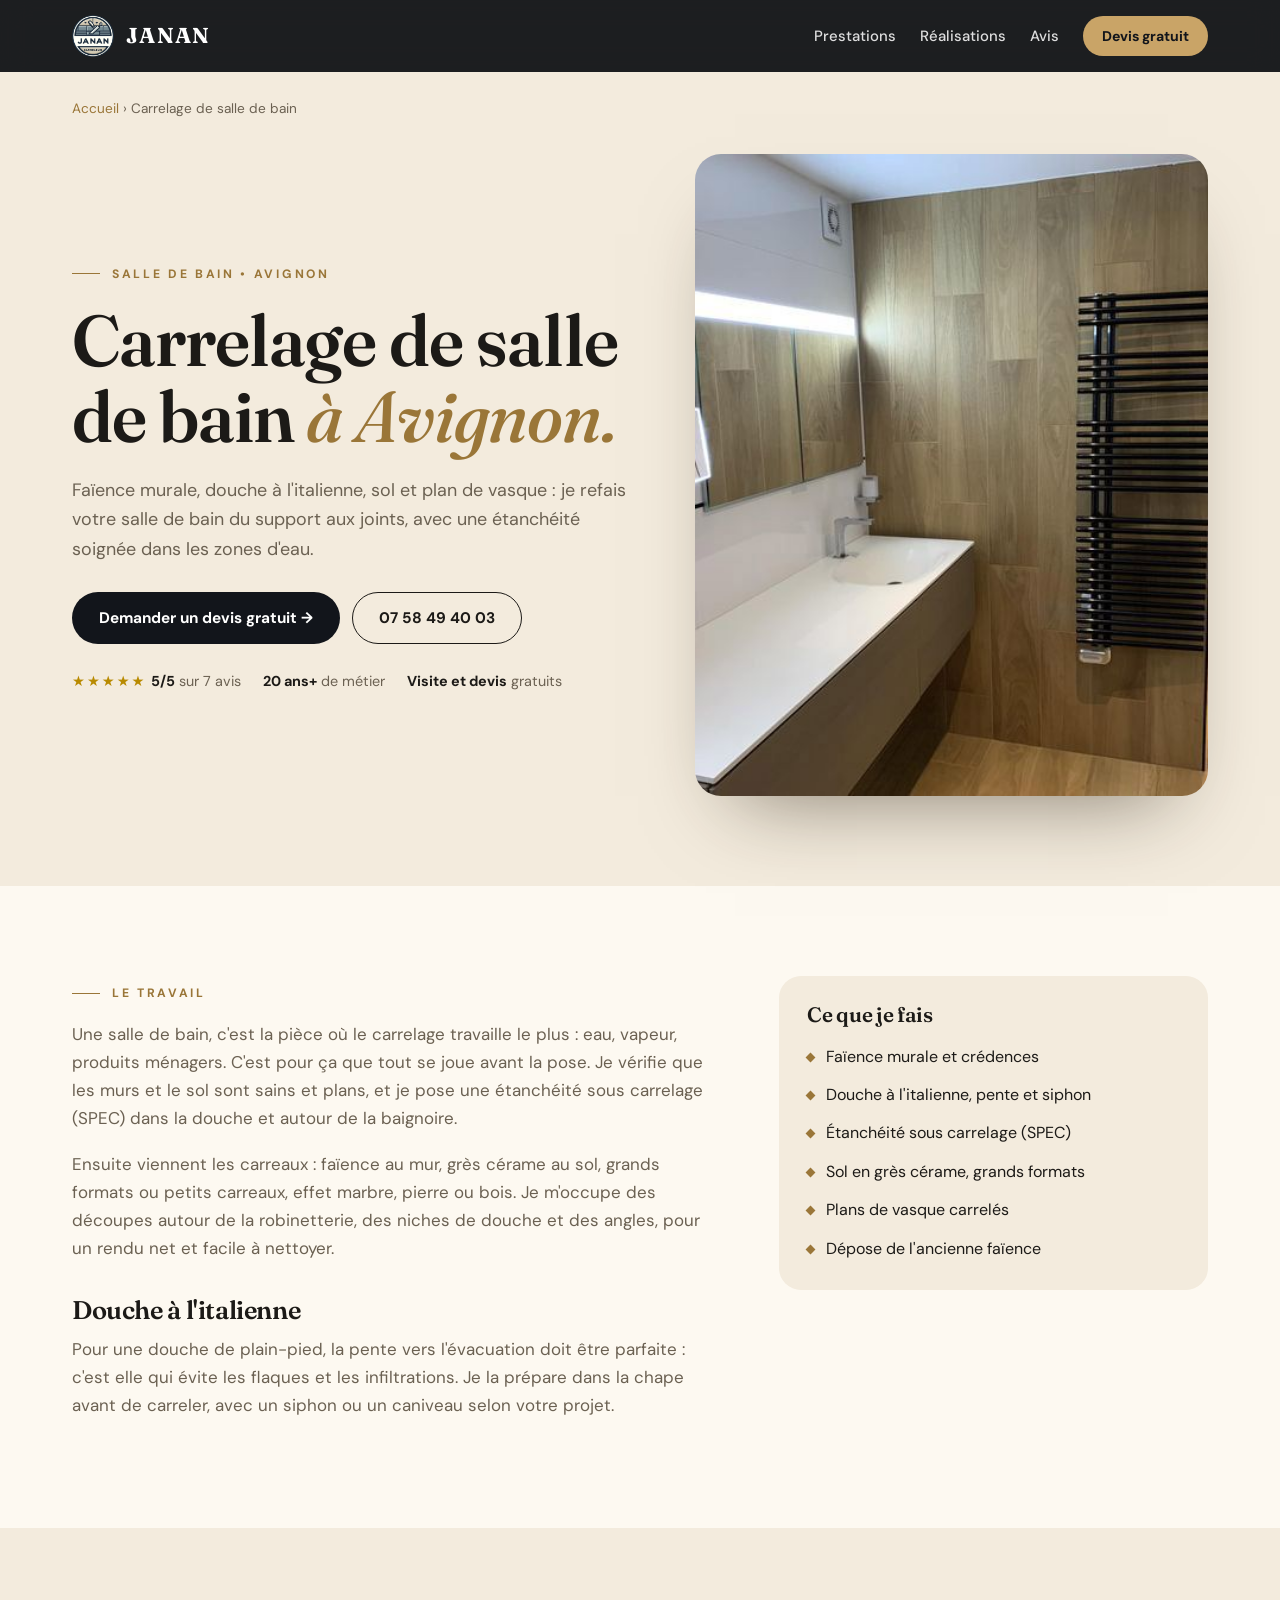
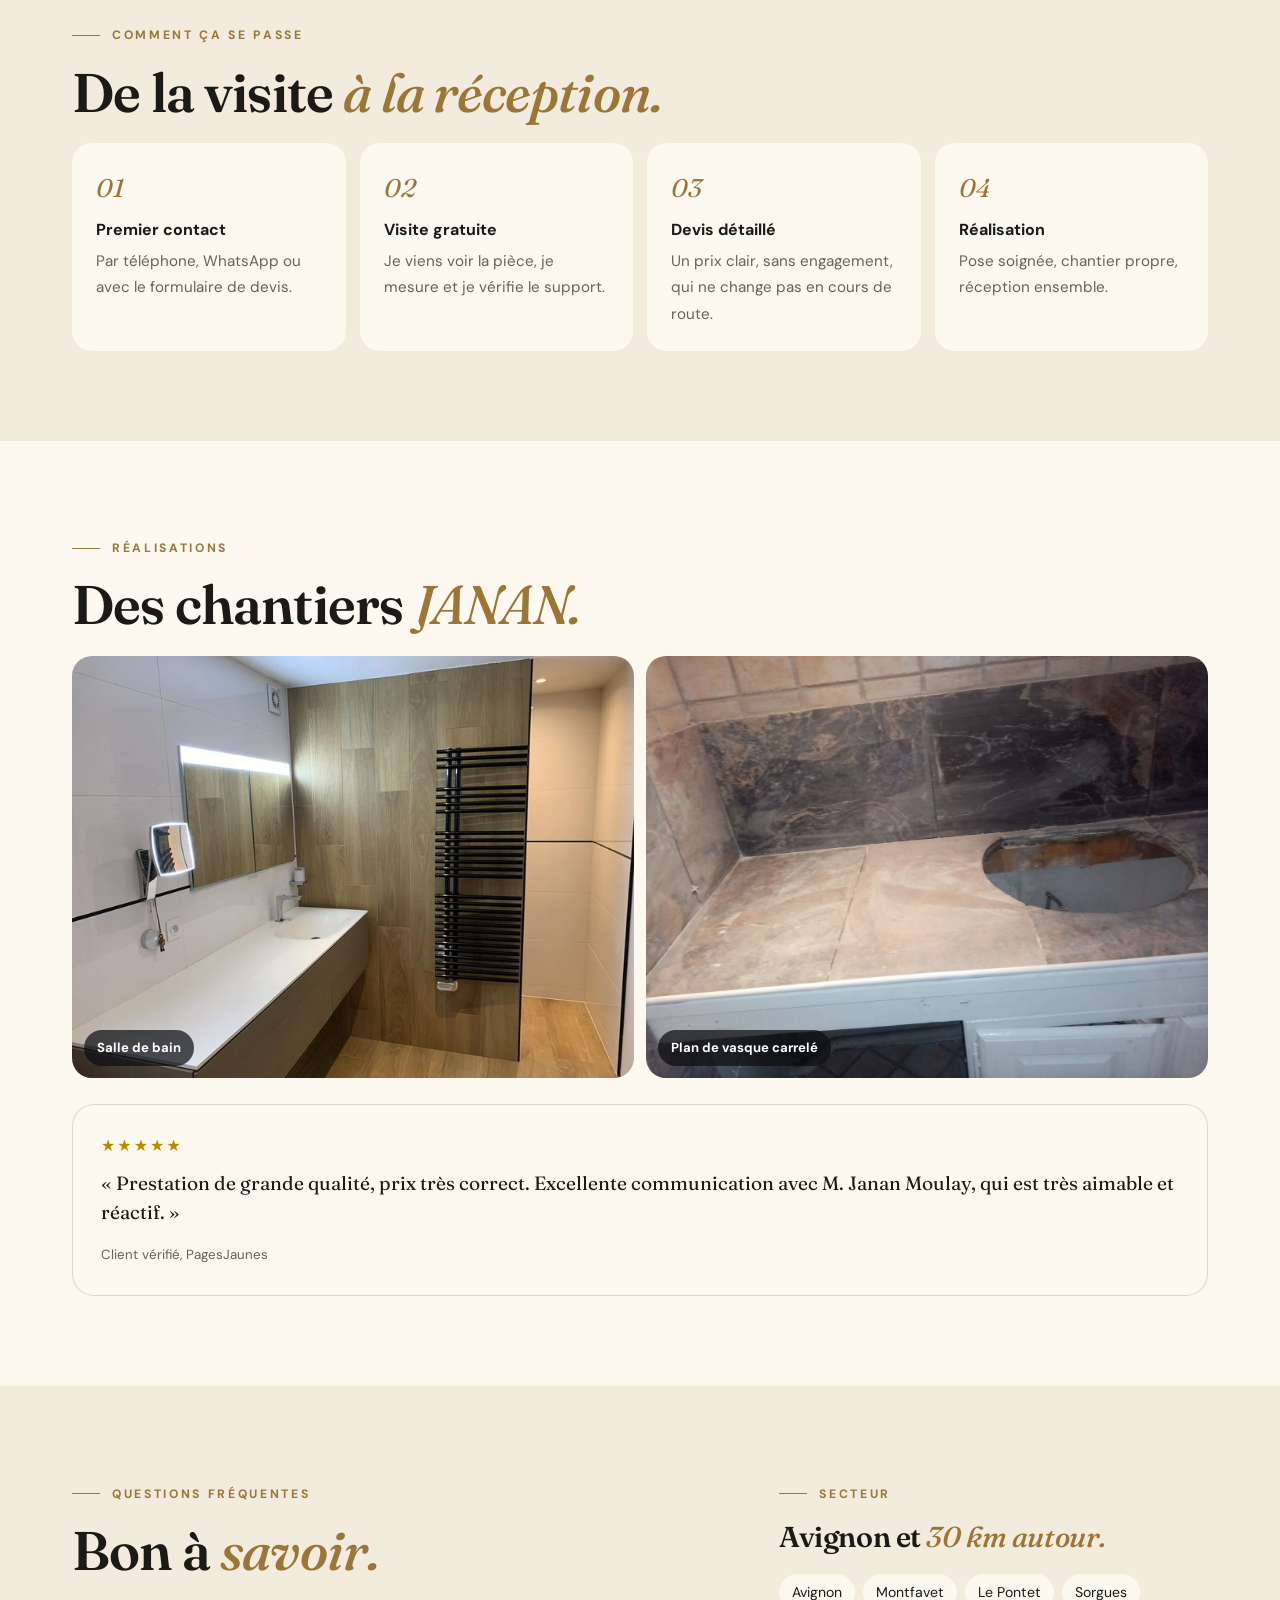
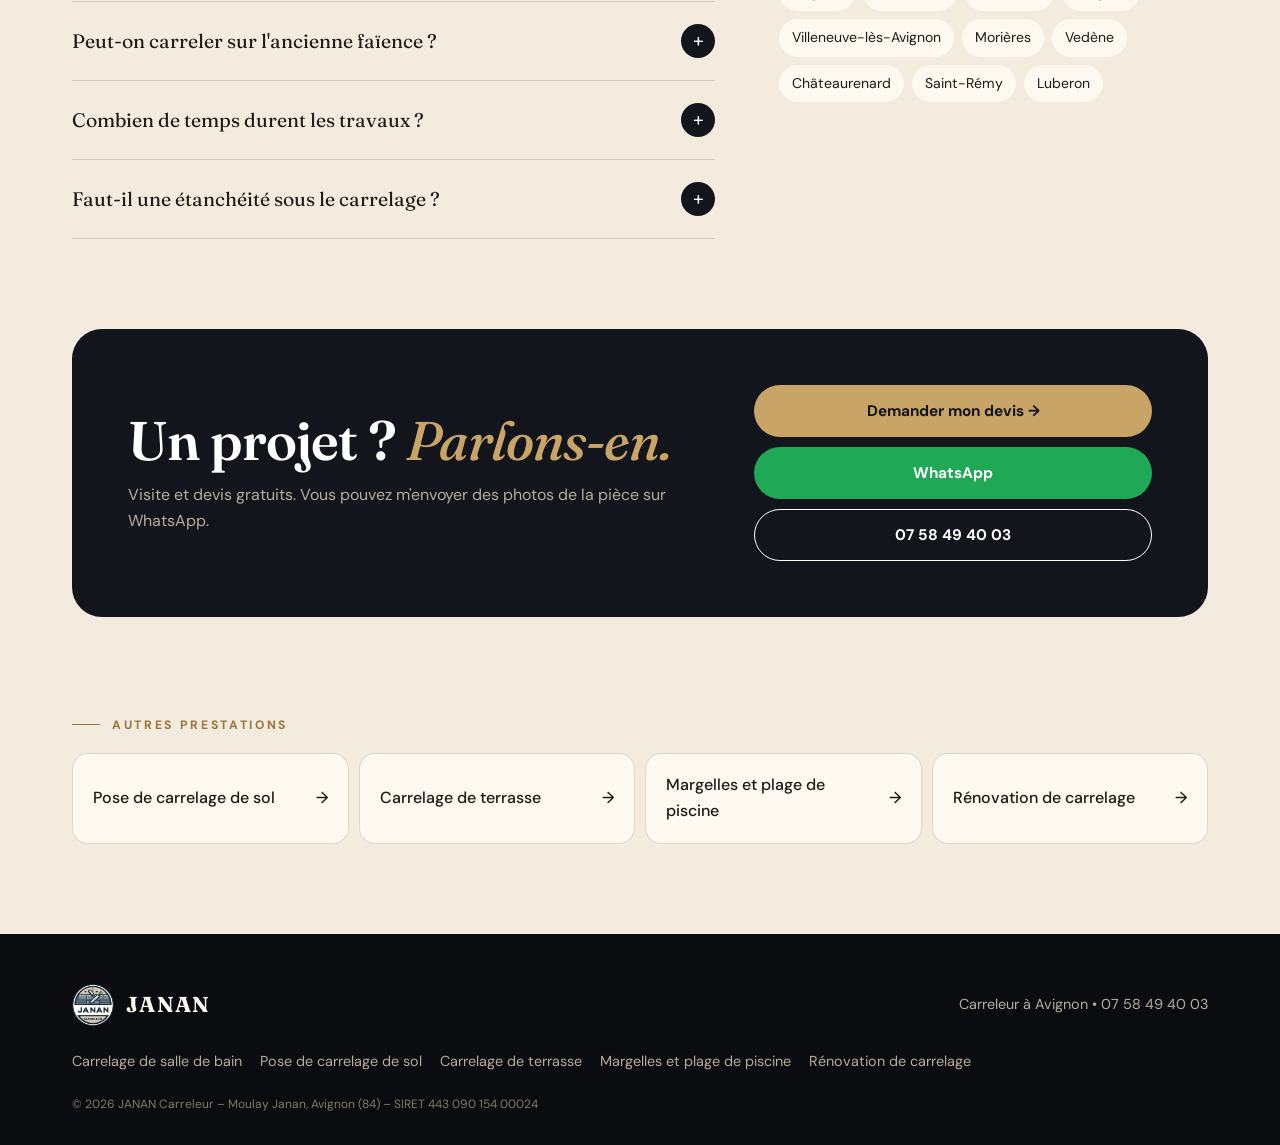
==== carrelage-salle-de-bain-avignon.html @ 49497cf5 "Référencement : pages prestations, texte local, données Google, redirection ancienne page" ====
<!DOCTYPE html>
<html lang="fr">
<head>
  <meta charset="utf-8">
  <meta name="viewport" content="width=device-width, initial-scale=1, viewport-fit=cover">
  <title>Carrelage salle de bain à Avignon | JANAN Carreleur</title>
  <meta name="description" content="Carreleur à Avignon pour votre salle de bain : faïence murale, douche à l'italienne, sol, étanchéité sous carrelage. Visite et devis gratuits au 07 58 49 40 03.">
  <link rel="canonical" href="https://www.janan-carreleur.fr/carrelage-salle-de-bain-avignon.html">
  <meta property="og:title" content="Carrelage salle de bain à Avignon | JANAN Carreleur">
  <meta property="og:description" content="Carreleur à Avignon pour votre salle de bain : faïence murale, douche à l'italienne, sol, étanchéité sous carrelage. Visite et devis gratuits au 07 58 49 40 03.">
  <meta property="og:type" content="website">
  <meta property="og:url" content="https://www.janan-carreleur.fr/carrelage-salle-de-bain-avignon.html">
  <meta property="og:image" content="https://www.janan-carreleur.fr/images/salle-de-bain.jpg">
  <link rel="icon" type="image/png" sizes="32x32" href="images/favicon-32.png">
  <link rel="apple-touch-icon" href="images/apple-touch-icon.png">
  <meta name="theme-color" content="#f3ebdd">
  <link rel="preconnect" href="https://fonts.googleapis.com">
  <link rel="preconnect" href="https://fonts.gstatic.com" crossorigin>
  <link href="https://fonts.googleapis.com/css2?family=Fraunces:ital,opsz,wght@0,9..144,500;0,9..144,600;1,9..144,500&family=DM+Sans:wght@400;500;700&display=swap" rel="stylesheet">

  <script type="application/ld+json">
  {
    "@context": "https://schema.org",
    "@graph": [
      {
        "@type": "Service",
        "name": "Carrelage de salle de bain",
        "serviceType": "Carrelage de salle de bain",
        "description": "Carreleur à Avignon pour votre salle de bain : faïence murale, douche à l'italienne, sol, étanchéité sous carrelage. Visite et devis gratuits au 07 58 49 40 03.",
        "url": "https://www.janan-carreleur.fr/carrelage-salle-de-bain-avignon.html",
        "provider": { "@id": "https://www.janan-carreleur.fr/#entreprise" },
        "areaServed": ["Avignon","Montfavet","Le Pontet","Sorgues","Villeneuve-lès-Avignon","Morières-lès-Avignon","Vedène","Châteaurenard","Saint-Rémy-de-Provence","Luberon"]
      },
      {
        "@type": "HomeAndConstructionBusiness",
        "@id": "https://www.janan-carreleur.fr/#entreprise",
        "name": "JANAN Carreleur",
        "url": "https://www.janan-carreleur.fr/",
        "telephone": "+33758494003",
        "address": { "@type": "PostalAddress", "streetAddress": "1 Avenue Grégoire XI", "postalCode": "84000", "addressLocality": "Avignon", "addressCountry": "FR" }
      },
      {
        "@type": "BreadcrumbList",
        "itemListElement": [
          { "@type": "ListItem", "position": 1, "name": "Accueil", "item": "https://www.janan-carreleur.fr/" },
          { "@type": "ListItem", "position": 2, "name": "Carrelage de salle de bain", "item": "https://www.janan-carreleur.fr/carrelage-salle-de-bain-avignon.html" }
        ]
      },
      {
        "@type": "FAQPage",
        "mainEntity": [{ "@type": "Question", "name": "Peut-on carreler sur l'ancienne faïence ?", "acceptedAnswer": { "@type": "Answer", "text": "Parfois, si l'ancienne faïence est bien collée, saine et plane. Sinon il faut la déposer. Je le vérifie lors de la visite gratuite." } }, { "@type": "Question", "name": "Combien de temps durent les travaux ?", "acceptedAnswer": { "@type": "Answer", "text": "Cela dépend de la surface, de la dépose éventuelle et du temps de séchage de l'étanchéité. Je vous donne un délai précis avec le devis." } }, { "@type": "Question", "name": "Faut-il une étanchéité sous le carrelage ?", "acceptedAnswer": { "@type": "Answer", "text": "Oui dans les zones exposées à l'eau, surtout pour une douche à l'italienne. C'est ce qui protège les murs et le sol des infiltrations." } }]
      }
    ]
  }
  </script>

  <style>
    /* Page prestation : mêmes couleurs que les sections claires de l'accueil (crème et or) */
    :root {
      --navy: #12151b; --slate: #3a3f48; --sand: #c9a467; --sand-dk: #9a7638;
      --stone: #f3ebdd; --stone-2: #ebe0cc; --cream: #fdf9f1; --ink: #1c1a17; --muted: #6b6152;
      --line: rgba(60,45,20,.16); --wa: #1fa855;
      --serif: 'Fraunces', Georgia, 'Times New Roman', serif;
      --sans: 'DM Sans', system-ui, -apple-system, 'Segoe UI', Arial, sans-serif;
    }
    * { box-sizing: border-box; margin: 0; padding: 0; }
    body { font-family: var(--sans); background: var(--stone); color: var(--ink); line-height: 1.65; -webkit-font-smoothing: antialiased; }
    img { max-width: 100%; display: block; }
    a { color: inherit; }
    :focus-visible { outline: 2px solid var(--sand-dk); outline-offset: 3px; }
    h1, h2, h3 { font-family: var(--serif); font-weight: 600; line-height: 1.06; letter-spacing: -0.015em; text-wrap: balance; }
    h1 em, h2 em { font-style: italic; font-weight: 500; color: var(--sand-dk); }
    .wrap { width: 100%; max-width: 1180px; margin: 0 auto; padding-left: max(22px, env(safe-area-inset-left, 0px)); padding-right: max(22px, env(safe-area-inset-right, 0px)); }
    .sec { padding-block: 90px; }
    .kicker { display: inline-flex; align-items: center; gap: 12px; font-size: .76rem; font-weight: 700; letter-spacing: .22em; text-transform: uppercase; color: var(--sand-dk); margin-bottom: 18px; }
    .kicker::before { content: ""; width: 28px; height: 1px; background: currentColor; }
    .h2 { font-size: clamp(2rem, 4.4vw, 3.4rem); margin-bottom: 22px; }
    .btn { display: inline-flex; align-items: center; justify-content: center; gap: 10px; white-space: nowrap; padding: 15px 26px; border-radius: 999px; font: 700 .96rem var(--sans); text-decoration: none; border: 1.5px solid transparent; cursor: pointer; transition: transform .25s, background .25s; }
    .btn:hover { transform: translateY(-2px); }
    .btn-navy { background: var(--navy); color: #fff; }
    .btn-sand { background: var(--sand); color: var(--navy); }
    .btn-line { border-color: currentColor; }
    .btn-wa { background: var(--wa); color: #fff; }

    header { position: sticky; top: 0; z-index: 50; background: rgba(10,12,16,.92); color: #fff; backdrop-filter: blur(14px); padding-top: env(safe-area-inset-top, 0px); }
    .bar { display: flex; align-items: center; justify-content: space-between; gap: 16px; height: 72px; }
    .brand { display: flex; align-items: center; gap: 12px; text-decoration: none; }
    .brand img { width: 42px; height: 42px; }
    .brand b { font-family: var(--serif); font-weight: 700; font-size: 1.35rem; letter-spacing: .06em; }
    .menu { display: flex; align-items: center; gap: 24px; }
    .menu a.l { text-decoration: none; font-weight: 500; font-size: .93rem; opacity: .85; }
    .menu .btn { padding: 10px 18px; font-size: .88rem; }

    .crumbs { font-size: .85rem; color: var(--muted); padding-top: 26px; }
    .crumbs a { text-decoration: none; color: var(--sand-dk); }
    .hero { display: grid; grid-template-columns: 1.05fr .95fr; gap: 56px; align-items: center; padding-block: 34px 90px; }
    .hero h1 { font-size: clamp(2.5rem, 5.6vw, 4.6rem); }
    .hero p.lead { color: var(--muted); font-size: 1.12rem; margin: 22px 0 28px; max-width: 52ch; }
    .hero .cta { display: flex; gap: 12px; flex-wrap: wrap; }
    .hero .ph { border-radius: 26px; overflow: hidden; aspect-ratio: 4 / 5; box-shadow: 0 40px 80px -40px rgba(40,30,15,.55); }
    .hero .ph img { width: 100%; height: 100%; object-fit: cover; }
    .trust { display: flex; gap: 22px; flex-wrap: wrap; margin-top: 26px; font-size: .9rem; color: var(--muted); }
    .trust b { color: var(--ink); }
    .stars { color: #b88a00; letter-spacing: 2px; }

    .body { background: var(--cream); }
    .cols { display: grid; grid-template-columns: 1.2fr .8fr; gap: 64px; }
    .prose p { color: var(--muted); font-size: 1.06rem; margin-bottom: 18px; max-width: 64ch; }
    .prose h3 { font-size: 1.6rem; margin: 34px 0 12px; }
    .points { list-style: none; display: grid; gap: 12px; padding: 28px; border-radius: 22px; background: var(--stone); align-self: start; }
    .points h3 { font-size: 1.3rem; margin-bottom: 6px; }
    .points li { display: flex; gap: 12px; align-items: flex-start; }
    .points li::before { content: ""; width: 7px; height: 7px; margin-top: 10px; background: var(--sand-dk); transform: rotate(45deg); flex: none; }

    .steps { list-style: none; counter-reset: s; display: grid; grid-template-columns: repeat(4, 1fr); gap: 14px; }
    .steps li { counter-increment: s; padding: 24px; border-radius: 20px; background: var(--cream); }
    .steps li::before { content: "0" counter(s); display: block; font-family: var(--serif); font-style: italic; font-size: 1.6rem; color: var(--sand-dk); margin-bottom: 8px; }
    .steps b { display: block; margin-bottom: 4px; }
    .steps span { color: var(--muted); font-size: .95rem; }

    .gal { display: grid; grid-template-columns: repeat(auto-fit, minmax(240px, 1fr)); gap: 12px; }
    .gal figure { border-radius: 20px; overflow: hidden; aspect-ratio: 4 / 3; background: var(--stone-2); position: relative; }
    .gal img { width: 100%; height: 100%; object-fit: cover; }
    .gal figcaption { position: absolute; left: 12px; bottom: 12px; padding: 7px 13px; border-radius: 999px; background: rgba(10,12,16,.7); color: #fff; font-size: .82rem; font-weight: 700; }

    .rv { margin-top: 26px; padding: 28px; border-radius: 22px; background: var(--cream); border: 1px solid var(--line); }
    .rv q { quotes: "« " " »"; display: block; font-family: var(--serif); font-size: 1.2rem; line-height: 1.5; margin: 10px 0 14px; }
    .rv small { color: var(--muted); }

    .faq details { border-bottom: 1px solid var(--line); }
    .faq details:first-of-type { border-top: 1px solid var(--line); }
    .faq summary { cursor: pointer; list-style: none; padding: 22px 0; font-family: var(--serif); font-size: 1.22rem; display: flex; justify-content: space-between; gap: 16px; align-items: center; }
    .faq summary::-webkit-details-marker { display: none; }
    .faq summary::after { content: "+"; flex: none; width: 34px; height: 34px; border-radius: 50%; background: var(--navy); color: #fff; display: grid; place-items: center; font-family: var(--sans); transition: transform .3s; }
    .faq details[open] summary::after { transform: rotate(45deg); }
    .faq p { padding-bottom: 22px; color: var(--muted); max-width: 64ch; }

    .cta-band { background: var(--navy); color: #fff; border-radius: 30px; padding: 56px; display: grid; grid-template-columns: 1.2fr .8fr; gap: 30px; align-items: center; }
    .cta-band h2 em { color: var(--sand); }
    .cta-band p { color: #b8ad9c; margin-top: 12px; }
    .cta-band .acts { display: flex; flex-direction: column; gap: 10px; }
    .zones { display: flex; flex-wrap: wrap; gap: 8px; list-style: none; margin-top: 20px; }
    .zones li { padding: 7px 13px; border-radius: 999px; background: var(--cream); font-size: .88rem; }

    .more { display: grid; grid-template-columns: repeat(auto-fit, minmax(200px, 1fr)); gap: 10px; }
    .more a { display: flex; justify-content: space-between; align-items: center; gap: 10px; padding: 18px 20px; border-radius: 16px; background: var(--cream); text-decoration: none; font-weight: 500; border: 1px solid var(--line); transition: border-color .25s, transform .25s; }
    .more a:hover { border-color: var(--sand-dk); transform: translateY(-2px); }

    footer { background: #0a0c10; color: #b8ad9c; padding-block: 50px 30px; font-size: .9rem; margin-top: 90px; }
    footer .row { display: flex; justify-content: space-between; align-items: center; gap: 20px; flex-wrap: wrap; }
    footer .brand b { color: #fdf9f1; }
    footer nav { display: flex; flex-wrap: wrap; gap: 8px 18px; margin-top: 24px; }
    footer nav a { text-decoration: none; }
    footer nav a:hover { color: #fff; }
    footer small { display: block; margin-top: 22px; color: #857a68; }

    .mbar { position: fixed; left: 0; right: 0; bottom: 0; z-index: 70; display: none; gap: 8px; padding: 10px 12px calc(10px + env(safe-area-inset-bottom, 0px)); background: rgba(10,12,16,.92); color: #fff; backdrop-filter: blur(14px); }
    .mbar .btn { flex: 1; padding: 14px 10px; }

    @media (max-width: 900px) {
      .menu a.l { display: none; }
      .hero, .cols, .cta-band { grid-template-columns: 1fr; gap: 34px; }
      .hero .ph { aspect-ratio: 4 / 3; order: -1; }
      .steps { grid-template-columns: 1fr 1fr; }
      .cta-band { padding: 36px 24px; }
      .mbar { display: flex; }
      body { padding-bottom: 74px; }
      footer { margin-top: 60px; }
    }
    @media (max-width: 560px) {
      .sec { padding-block: 64px; }
      .steps { grid-template-columns: 1fr; }
      .menu .btn { display: none; }
    }
  </style>
</head>
<body>
<header>
  <div class="wrap bar">
    <a href="./" class="brand" aria-label="JANAN Carreleur, accueil"><img src="images/logo-janan.png" alt="" width="42" height="42"><b>JANAN</b></a>
    <nav class="menu" aria-label="Menu principal">
      <a class="l" href="./#prestations">Prestations</a>
      <a class="l" href="./#realisations">Réalisations</a>
      <a class="l" href="./#avis">Avis</a>
      <a class="btn btn-sand" href="./#devis">Devis gratuit</a>
    </nav>
  </div>
</header>

<main>
  <div class="wrap">
    <p class="crumbs"><a href="./">Accueil</a> › Carrelage de salle de bain</p>
    <section class="hero">
      <div>
        <span class="kicker">Salle de bain • Avignon</span>
        <h1>Carrelage de salle de bain <em>à Avignon.</em></h1>
        <p class="lead">Faïence murale, douche à l'italienne, sol et plan de vasque : je refais votre salle de bain du support aux joints, avec une étanchéité soignée dans les zones d'eau.</p>
        <div class="cta">
          <a class="btn btn-navy" href="./#devis" data-type="Salle de bain">Demander un devis gratuit →</a>
          <a class="btn btn-line" href="tel:+33758494003">07 58 49 40 03</a>
        </div>
        <div class="trust"><span><span class="stars">★★★★★</span> <b>5/5</b> sur 7 avis</span><span><b>20 ans+</b> de métier</span><span><b>Visite et devis</b> gratuits</span></div>
      </div>
      <div class="ph"><img src="images/salle-de-bain.jpg" alt="Salle de bain carrelée par JANAN Carreleur à Avignon" width="900" height="1125"></div>
    </section>
  </div>

  <section class="sec body">
    <div class="wrap cols">
      <div class="prose">
        <span class="kicker">Le travail</span>
        <p>Une salle de bain, c'est la pièce où le carrelage travaille le plus : eau, vapeur, produits ménagers. C'est pour ça que tout se joue avant la pose. Je vérifie que les murs et le sol sont sains et plans, et je pose une étanchéité sous carrelage (SPEC) dans la douche et autour de la baignoire.</p>
        <p>Ensuite viennent les carreaux : faïence au mur, grès cérame au sol, grands formats ou petits carreaux, effet marbre, pierre ou bois. Je m'occupe des découpes autour de la robinetterie, des niches de douche et des angles, pour un rendu net et facile à nettoyer.</p>
        <h3>Douche à l'italienne</h3>
        <p>Pour une douche de plain-pied, la pente vers l'évacuation doit être parfaite : c'est elle qui évite les flaques et les infiltrations. Je la prépare dans la chape avant de carreler, avec un siphon ou un caniveau selon votre projet.</p>
      </div>
      <ul class="points">
        <li style="display:block"><h3>Ce que je fais</h3></li>
        <li>Faïence murale et crédences</li>
        <li>Douche à l'italienne, pente et siphon</li>
        <li>Étanchéité sous carrelage (SPEC)</li>
        <li>Sol en grès cérame, grands formats</li>
        <li>Plans de vasque carrelés</li>
        <li>Dépose de l'ancienne faïence</li>
      </ul>
    </div>
  </section>

  <section class="sec">
    <div class="wrap">
      <span class="kicker">Comment ça se passe</span>
      <h2 class="h2">De la visite <em>à la réception.</em></h2>
      <ol class="steps">
        <li><b>Premier contact</b><span>Par téléphone, WhatsApp ou avec le formulaire de devis.</span></li>
        <li><b>Visite gratuite</b><span>Je viens voir la pièce, je mesure et je vérifie le support.</span></li>
        <li><b>Devis détaillé</b><span>Un prix clair, sans engagement, qui ne change pas en cours de route.</span></li>
        <li><b>Réalisation</b><span>Pose soignée, chantier propre, réception ensemble.</span></li>
      </ol>
    </div>
  </section>

  <section class="sec body">
    <div class="wrap">
      <span class="kicker">Réalisations</span>
      <h2 class="h2">Des chantiers <em>JANAN.</em></h2>
      <div class="gal">
        <figure><img src="images/salle-de-bain.jpg" alt="Salle de bain – JANAN Carreleur" loading="lazy"><figcaption>Salle de bain</figcaption></figure>
        <figure><img src="images/plan-vasque-carrele.jpg" alt="Plan de vasque carrelé – JANAN Carreleur" loading="lazy"><figcaption>Plan de vasque carrelé</figcaption></figure>
      </div>
      <div class="rv"><span class="stars" aria-label="5 sur 5">★★★★★</span><q>Prestation de grande qualité, prix très correct. Excellente communication avec M. Janan Moulay, qui est très aimable et réactif.</q><small>Client vérifié, PagesJaunes</small></div>
    </div>
  </section>

  <section class="sec">
    <div class="wrap cols">
      <div>
        <span class="kicker">Questions fréquentes</span>
        <h2 class="h2">Bon à <em>savoir.</em></h2>
        <div class="faq">
          <details><summary>Peut-on carreler sur l'ancienne faïence ?</summary><p>Parfois, si l'ancienne faïence est bien collée, saine et plane. Sinon il faut la déposer. Je le vérifie lors de la visite gratuite.</p></details>
          <details><summary>Combien de temps durent les travaux ?</summary><p>Cela dépend de la surface, de la dépose éventuelle et du temps de séchage de l'étanchéité. Je vous donne un délai précis avec le devis.</p></details>
          <details><summary>Faut-il une étanchéité sous le carrelage ?</summary><p>Oui dans les zones exposées à l'eau, surtout pour une douche à l'italienne. C'est ce qui protège les murs et le sol des infiltrations.</p></details>
        </div>
      </div>
      <div>
        <span class="kicker">Secteur</span>
        <h2 class="h2" style="font-size:1.8rem">Avignon et <em>30 km autour.</em></h2>
        <ul class="zones">
          <li>Avignon</li><li>Montfavet</li><li>Le Pontet</li><li>Sorgues</li><li>Villeneuve-lès-Avignon</li>
          <li>Morières</li><li>Vedène</li><li>Châteaurenard</li><li>Saint-Rémy</li><li>Luberon</li>
        </ul>
      </div>
    </div>
  </section>

  <div class="wrap">
    <section class="cta-band">
      <div>
        <h2 class="h2" style="margin:0">Un projet ? <em>Parlons-en.</em></h2>
        <p>Visite et devis gratuits. Vous pouvez m'envoyer des photos de la pièce sur WhatsApp.</p>
      </div>
      <div class="acts">
        <a class="btn btn-sand" href="./#devis" data-type="Salle de bain">Demander mon devis →</a>
        <a class="btn btn-wa" href="https://wa.me/33758494003" target="_blank" rel="noopener">WhatsApp</a>
        <a class="btn btn-line" href="tel:+33758494003">07 58 49 40 03</a>
      </div>
    </section>
  </div>

  <section class="sec" style="padding-bottom:0">
    <div class="wrap">
      <span class="kicker">Autres prestations</span>
      <nav class="more" aria-label="Autres prestations">
        <a href="pose-carrelage-sol-avignon.html">Pose de carrelage de sol <span>→</span></a>
        <a href="carrelage-terrasse-avignon.html">Carrelage de terrasse <span>→</span></a>
        <a href="margelles-piscine-avignon.html">Margelles et plage de piscine <span>→</span></a>
        <a href="renovation-carrelage-avignon.html">Rénovation de carrelage <span>→</span></a>
      </nav>
    </div>
  </section>
</main>

<footer>
  <div class="wrap">
    <div class="row">
      <a href="./" class="brand"><img src="images/logo-janan.png" alt="" width="38" height="38"><b>JANAN</b></a>
      <span>Carreleur à Avignon • 07 58 49 40 03</span>
    </div>
    <nav aria-label="Prestations">
      <a href="carrelage-salle-de-bain-avignon.html">Carrelage de salle de bain</a>
      <a href="pose-carrelage-sol-avignon.html">Pose de carrelage de sol</a>
      <a href="carrelage-terrasse-avignon.html">Carrelage de terrasse</a>
      <a href="margelles-piscine-avignon.html">Margelles et plage de piscine</a>
      <a href="renovation-carrelage-avignon.html">Rénovation de carrelage</a>
    </nav>
    <small>© 2026 JANAN Carreleur – Moulay Janan, Avignon (84) – SIRET 443 090 154 00024</small>
  </div>
</footer>

<div class="mbar">
  <a class="btn btn-line" href="tel:+33758494003">Appeler</a>
  <a class="btn btn-sand" href="./#devis" data-type="Salle de bain">Devis gratuit</a>
</div>

<script>
  // Le type de travaux est retenu pour pré-remplir le formulaire de devis de l'accueil
  document.querySelectorAll('[data-type]').forEach(a => a.addEventListener('click', () => {
    try { sessionStorage.setItem('janan-type', a.dataset.type); } catch (e) {}
  }));
</script>
</body>
</html>
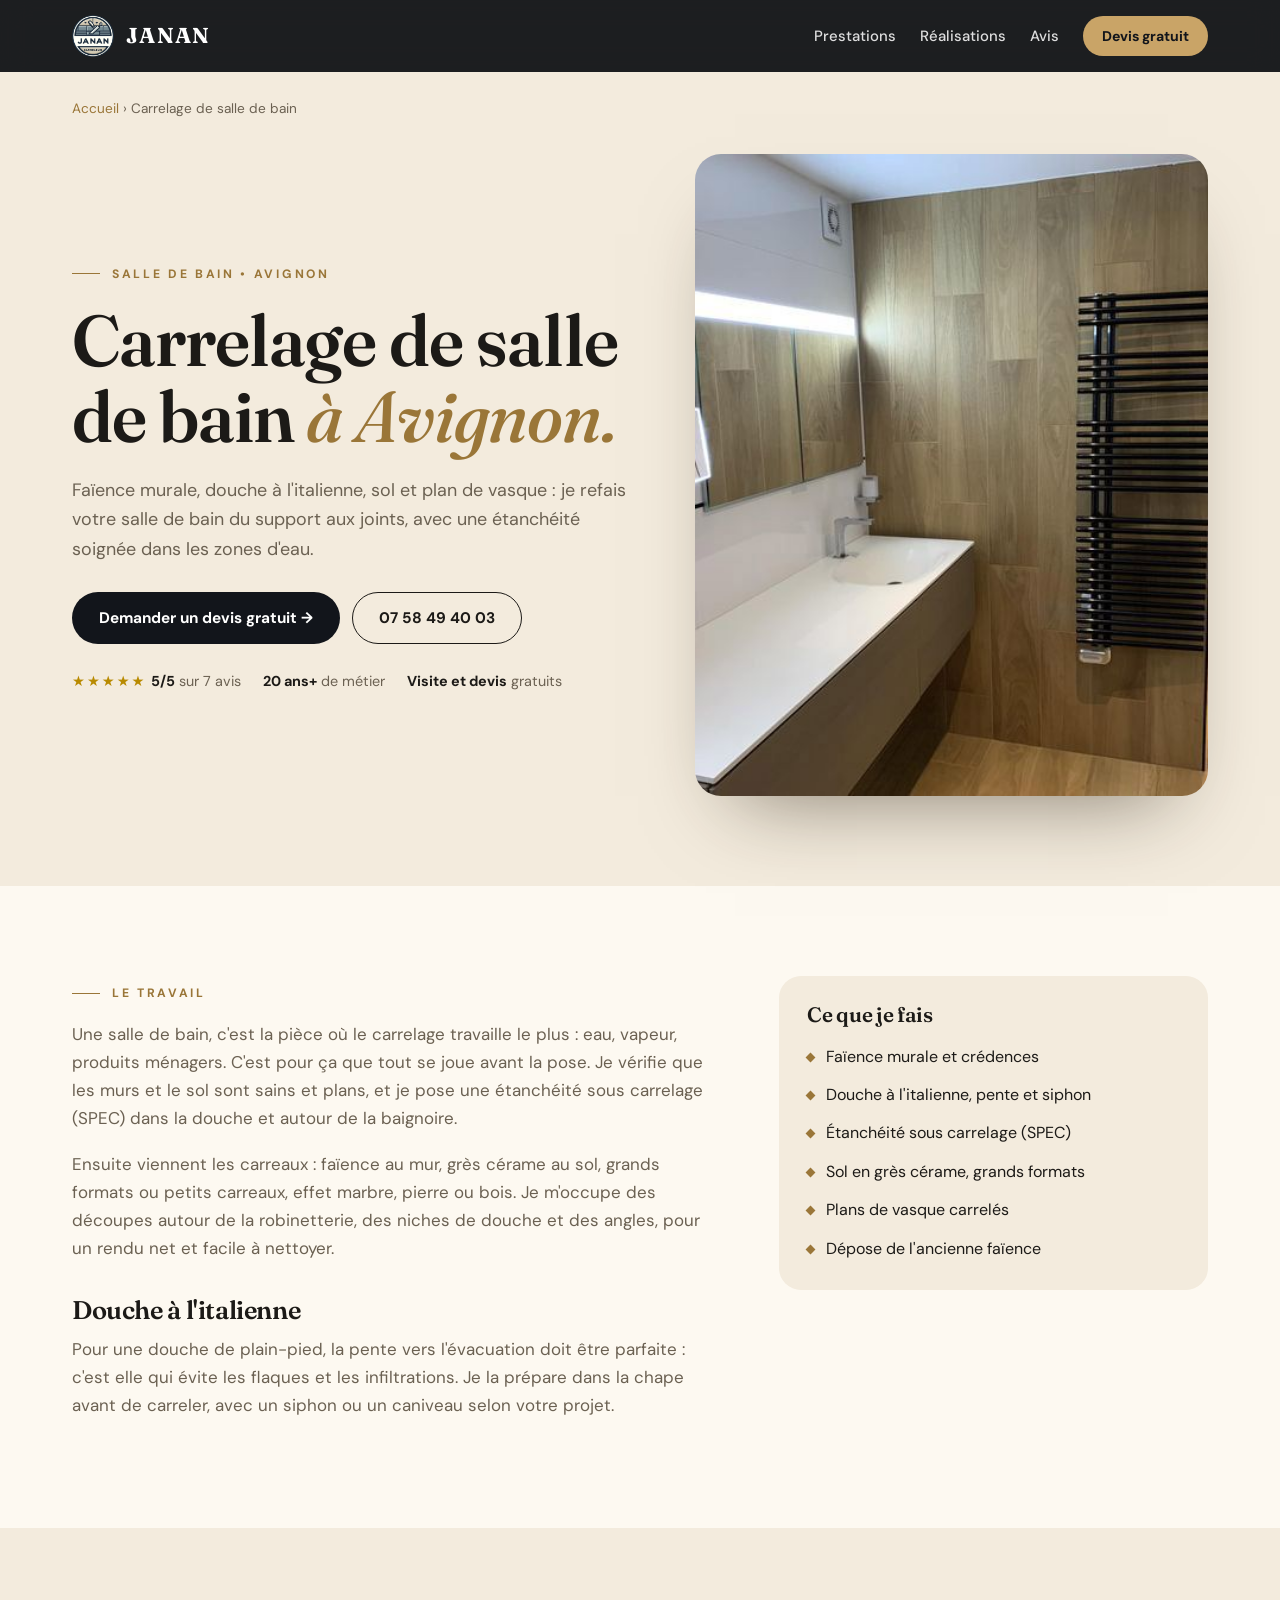
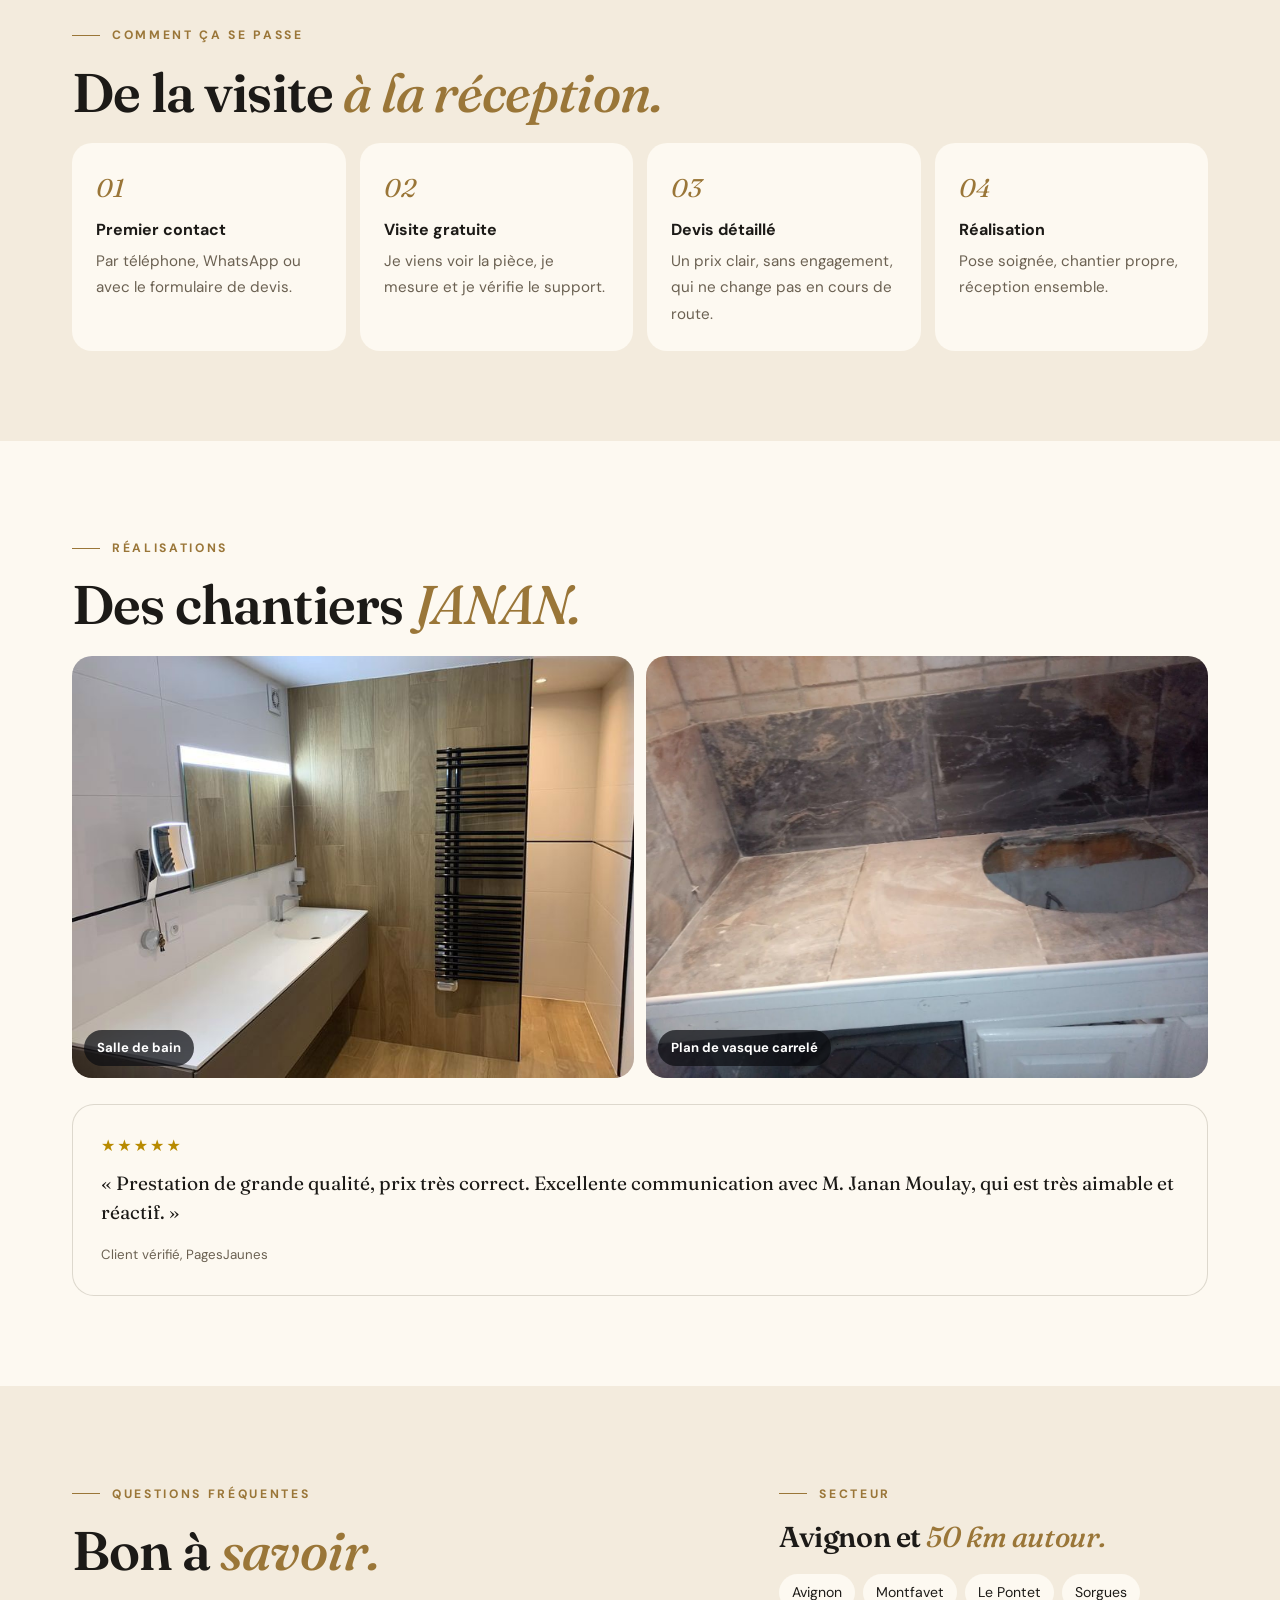
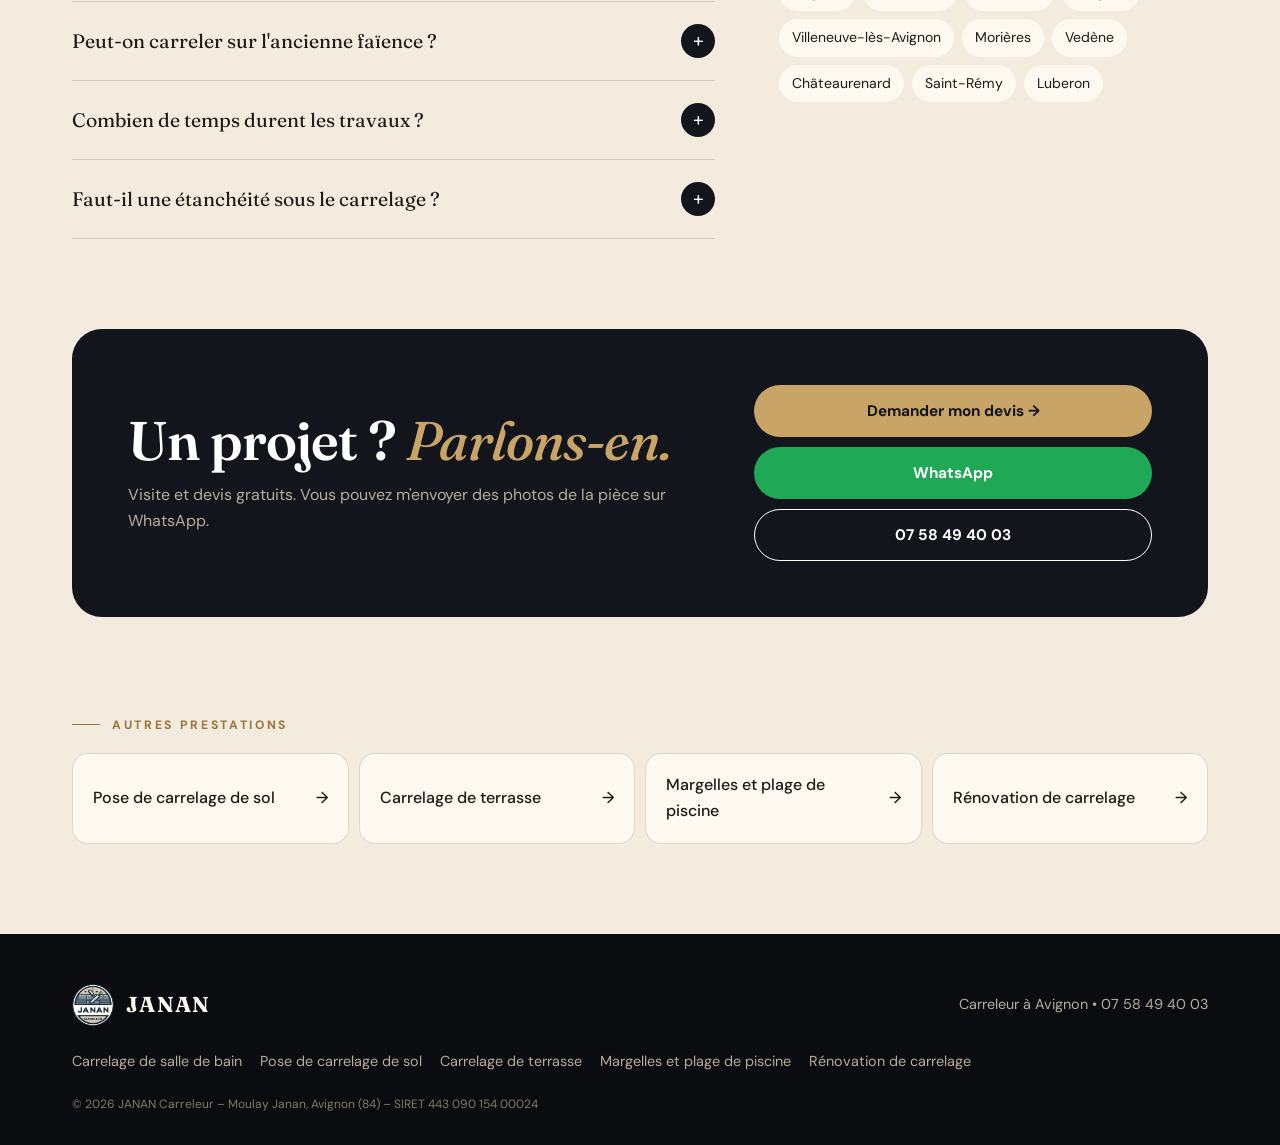
==== commit f1400edd: "Zone d'intervention : 50 km autour d'Avignon" ====
--- a/carrelage-salle-de-bain-avignon.html
+++ b/carrelage-salle-de-bain-avignon.html
@@ -264,7 +264,7 @@
       </div>
       <div>
         <span class="kicker">Secteur</span>
-        <h2 class="h2" style="font-size:1.8rem">Avignon et <em>30 km autour.</em></h2>
+        <h2 class="h2" style="font-size:1.8rem">Avignon et <em>50 km autour.</em></h2>
         <ul class="zones">
           <li>Avignon</li><li>Montfavet</li><li>Le Pontet</li><li>Sorgues</li><li>Villeneuve-lès-Avignon</li>
           <li>Morières</li><li>Vedène</li><li>Châteaurenard</li><li>Saint-Rémy</li><li>Luberon</li>
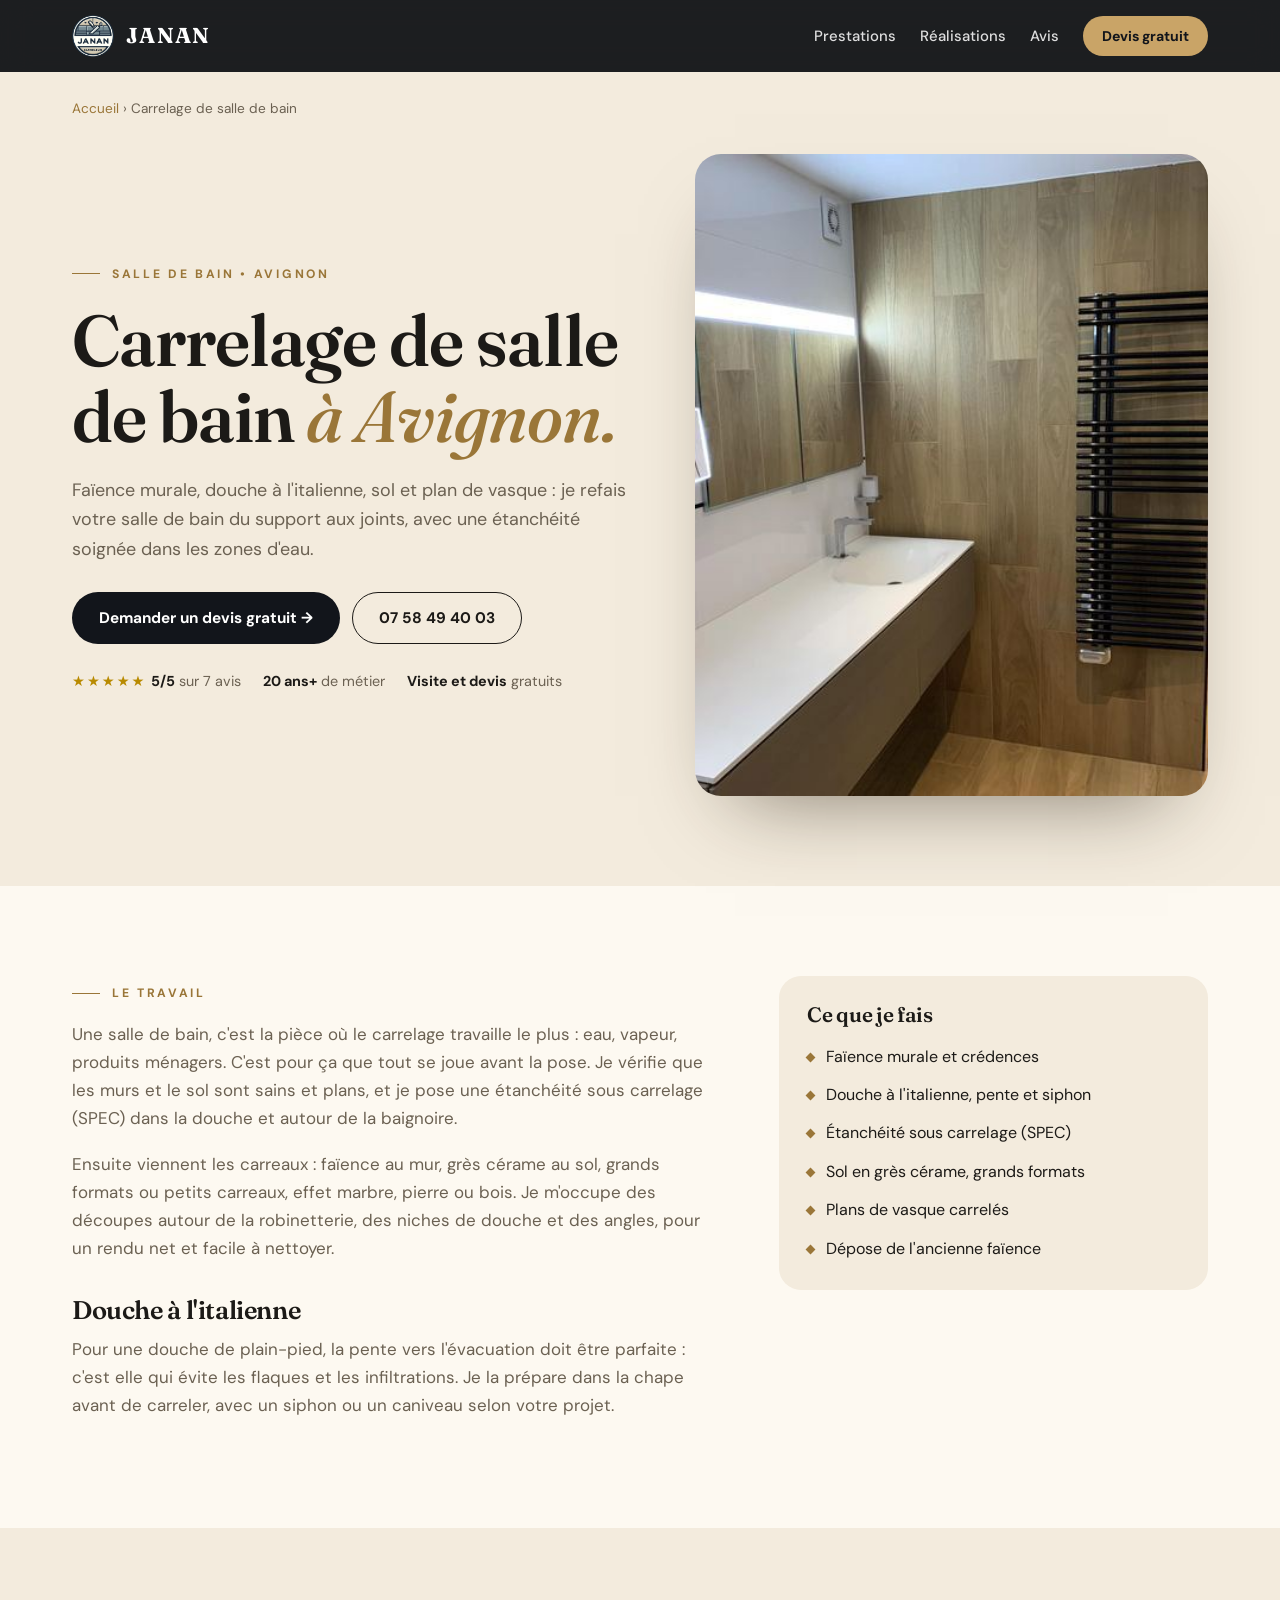
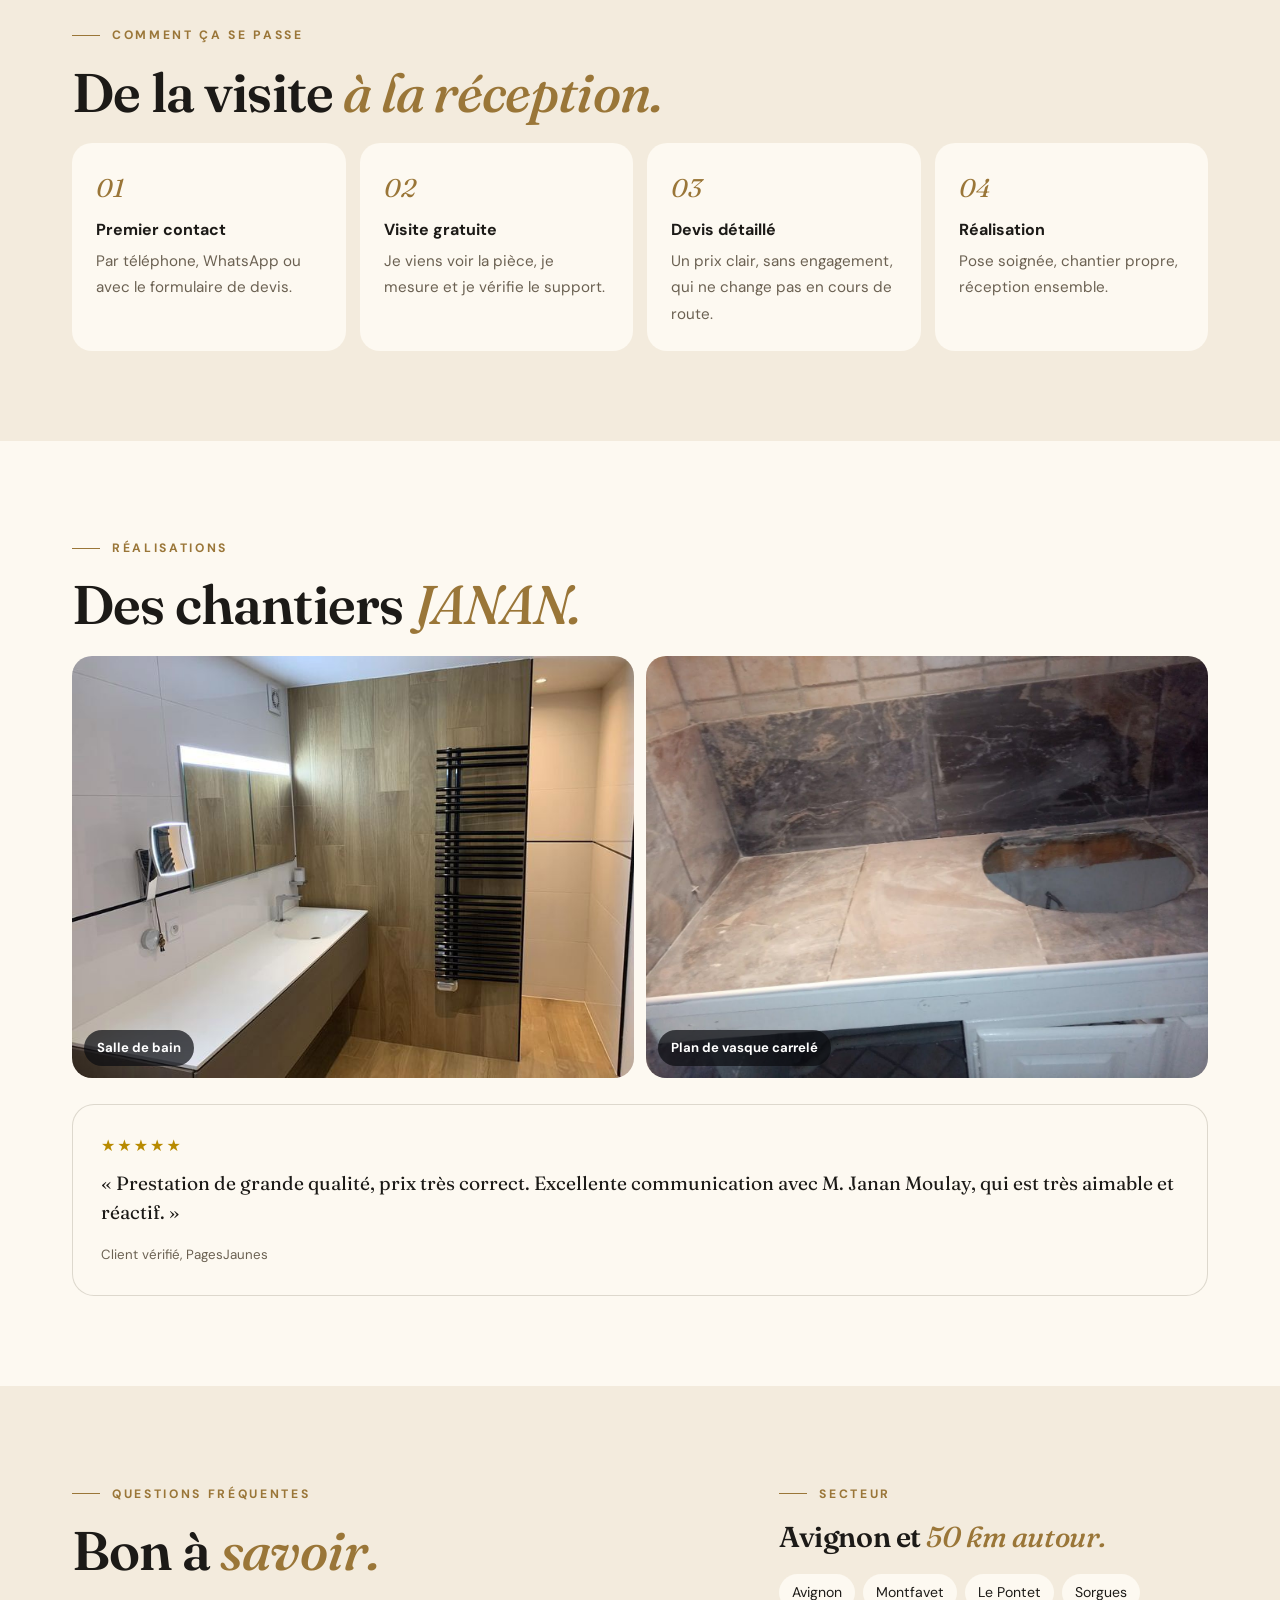
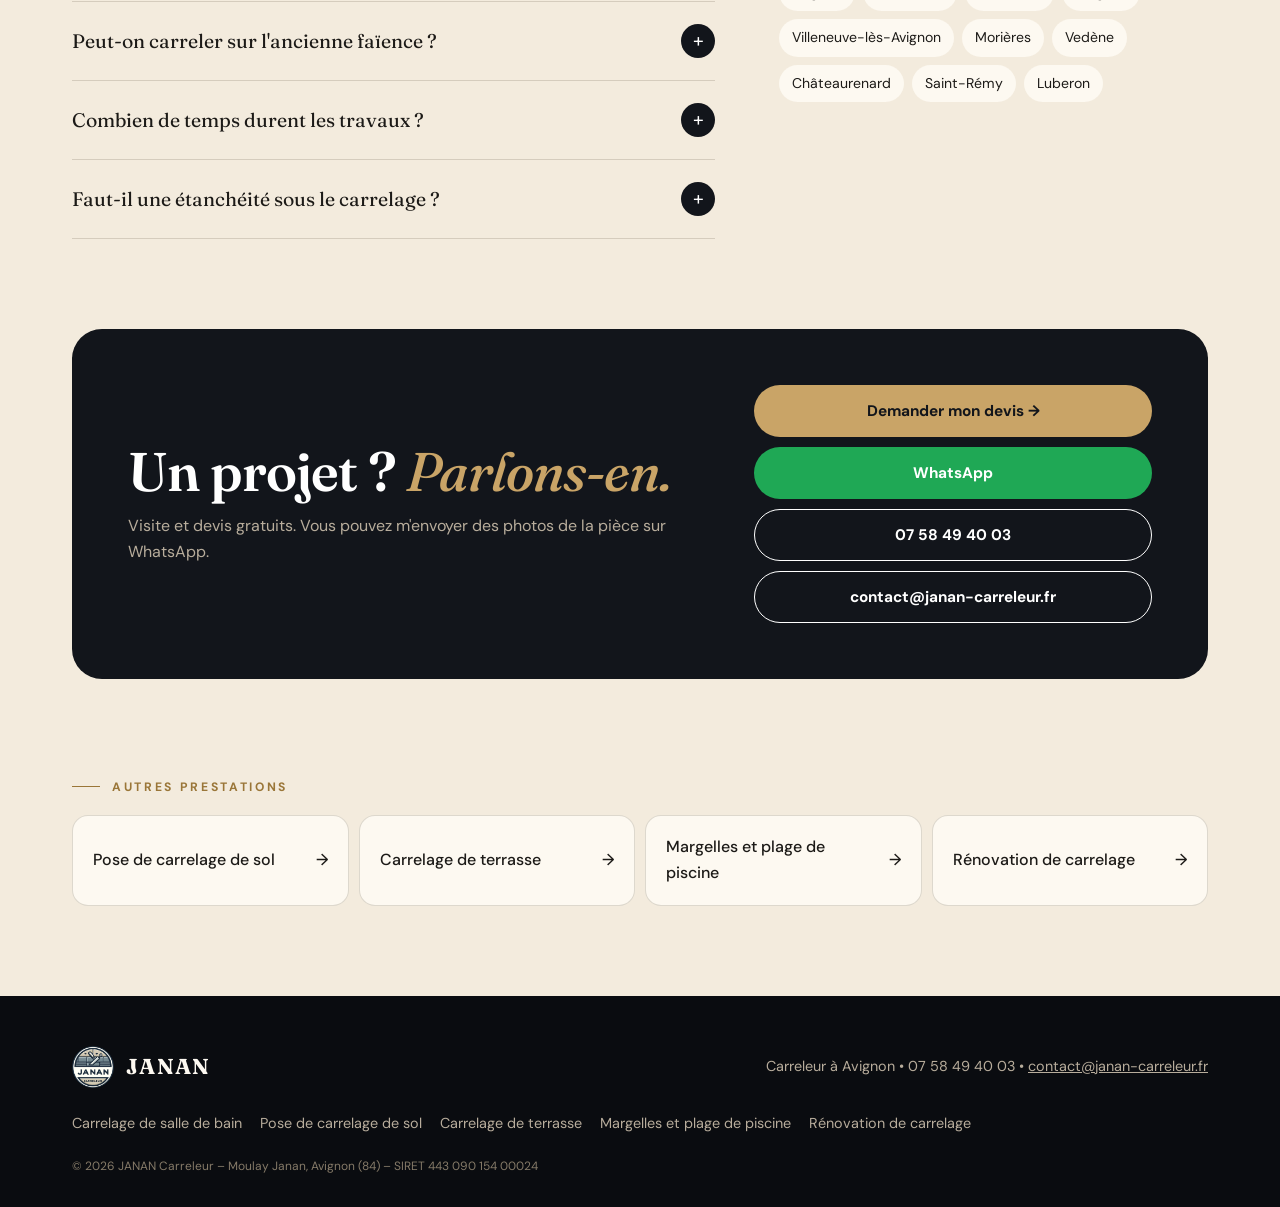
==== commit c06d7b1a: "Adresse e-mail contact@janan-carreleur.fr sur le site Co-Authored-By: Claude Opus 5.5 <noreply@anthr" ====
--- a/carrelage-salle-de-bain-avignon.html
+++ b/carrelage-salle-de-bain-avignon.html
@@ -37,6 +37,7 @@
         "name": "JANAN Carreleur",
         "url": "https://www.janan-carreleur.fr/",
         "telephone": "+33758494003",
+        "email": "contact@janan-carreleur.fr",
         "address": { "@type": "PostalAddress", "streetAddress": "1 Avenue Grégoire XI", "postalCode": "84000", "addressLocality": "Avignon", "addressCountry": "FR" }
       },
       {
@@ -283,6 +284,7 @@
         <a class="btn btn-sand" href="./#devis" data-type="Salle de bain">Demander mon devis →</a>
         <a class="btn btn-wa" href="https://wa.me/33758494003" target="_blank" rel="noopener">WhatsApp</a>
         <a class="btn btn-line" href="tel:+33758494003">07 58 49 40 03</a>
+        <a class="btn btn-line" href="mailto:contact@janan-carreleur.fr">contact@janan-carreleur.fr</a>
       </div>
     </section>
   </div>
@@ -304,7 +306,7 @@
   <div class="wrap">
     <div class="row">
       <a href="./" class="brand"><img src="images/logo-janan.png" alt="" width="38" height="38"><b>JANAN</b></a>
-      <span>Carreleur à Avignon • 07 58 49 40 03</span>
+      <span>Carreleur à Avignon • 07 58 49 40 03 • <a href="mailto:contact@janan-carreleur.fr">contact@janan-carreleur.fr</a></span>
     </div>
     <nav aria-label="Prestations">
       <a href="carrelage-salle-de-bain-avignon.html">Carrelage de salle de bain</a>
